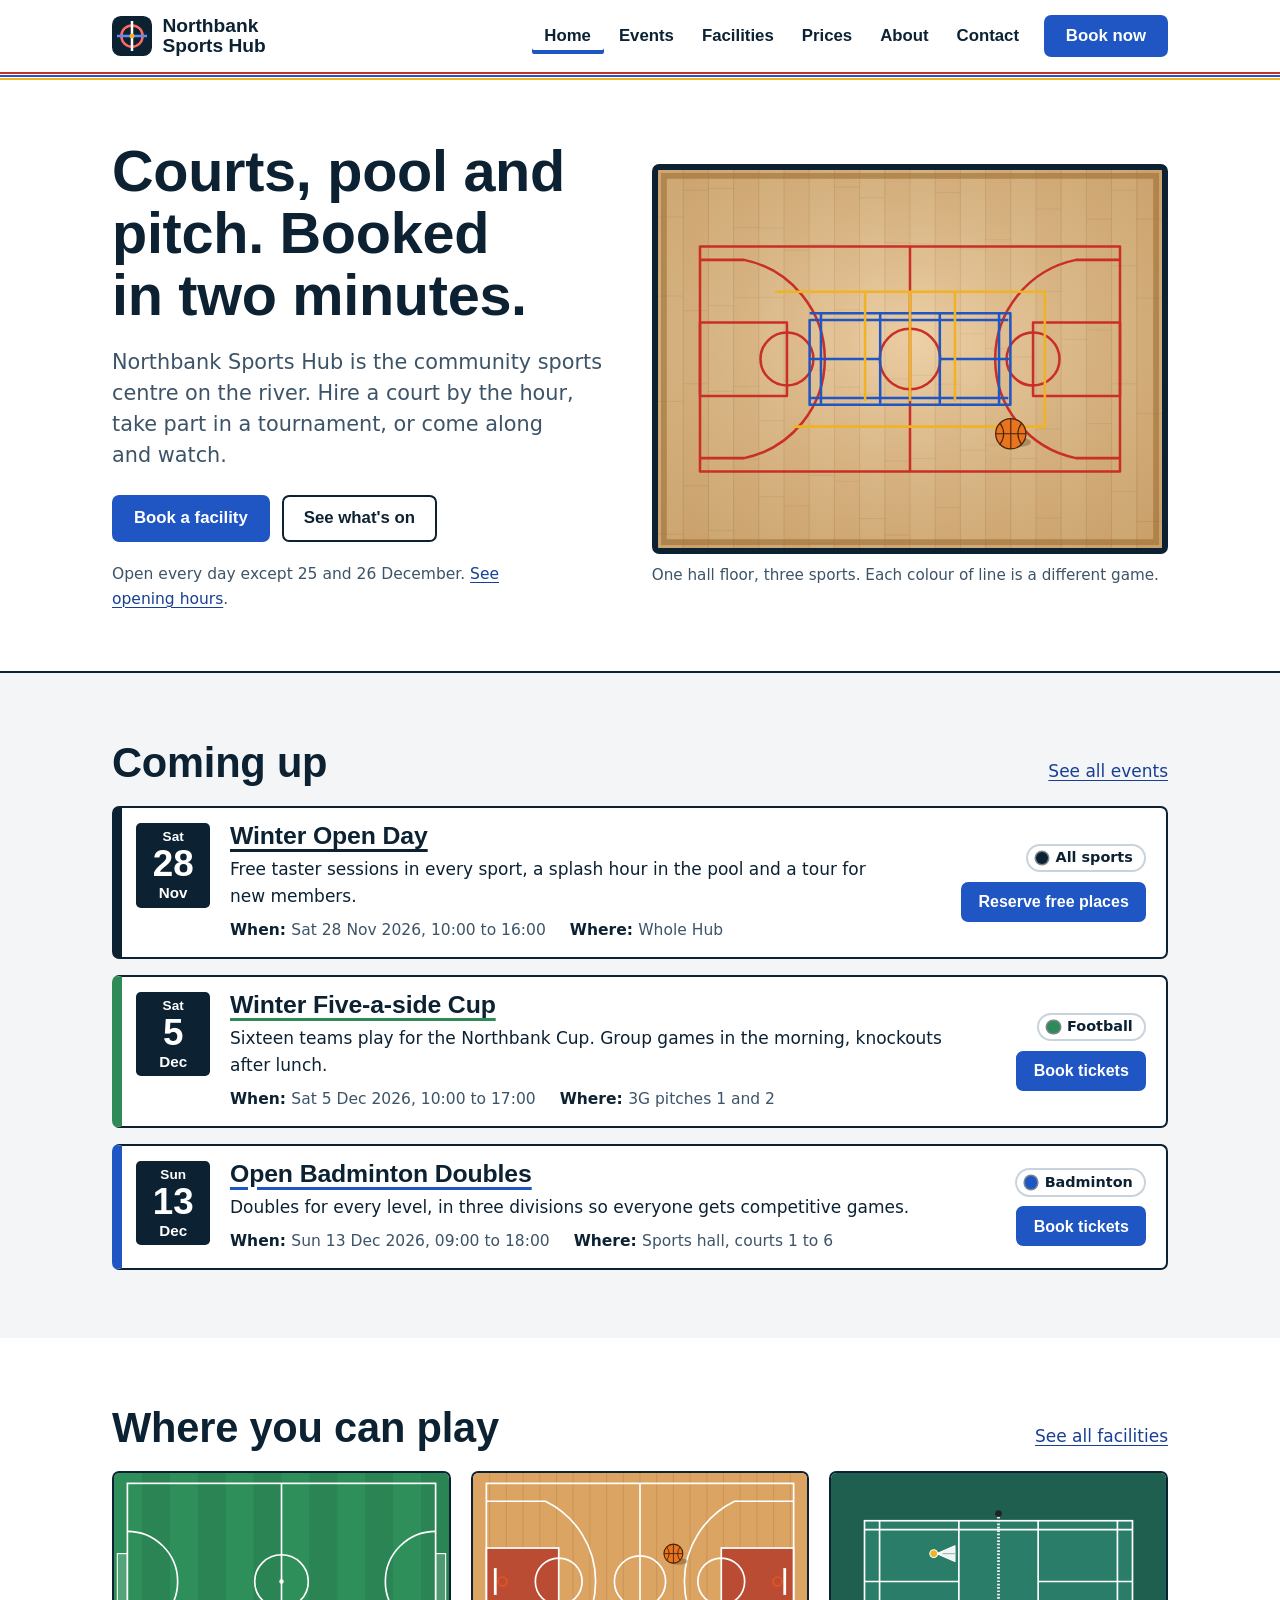
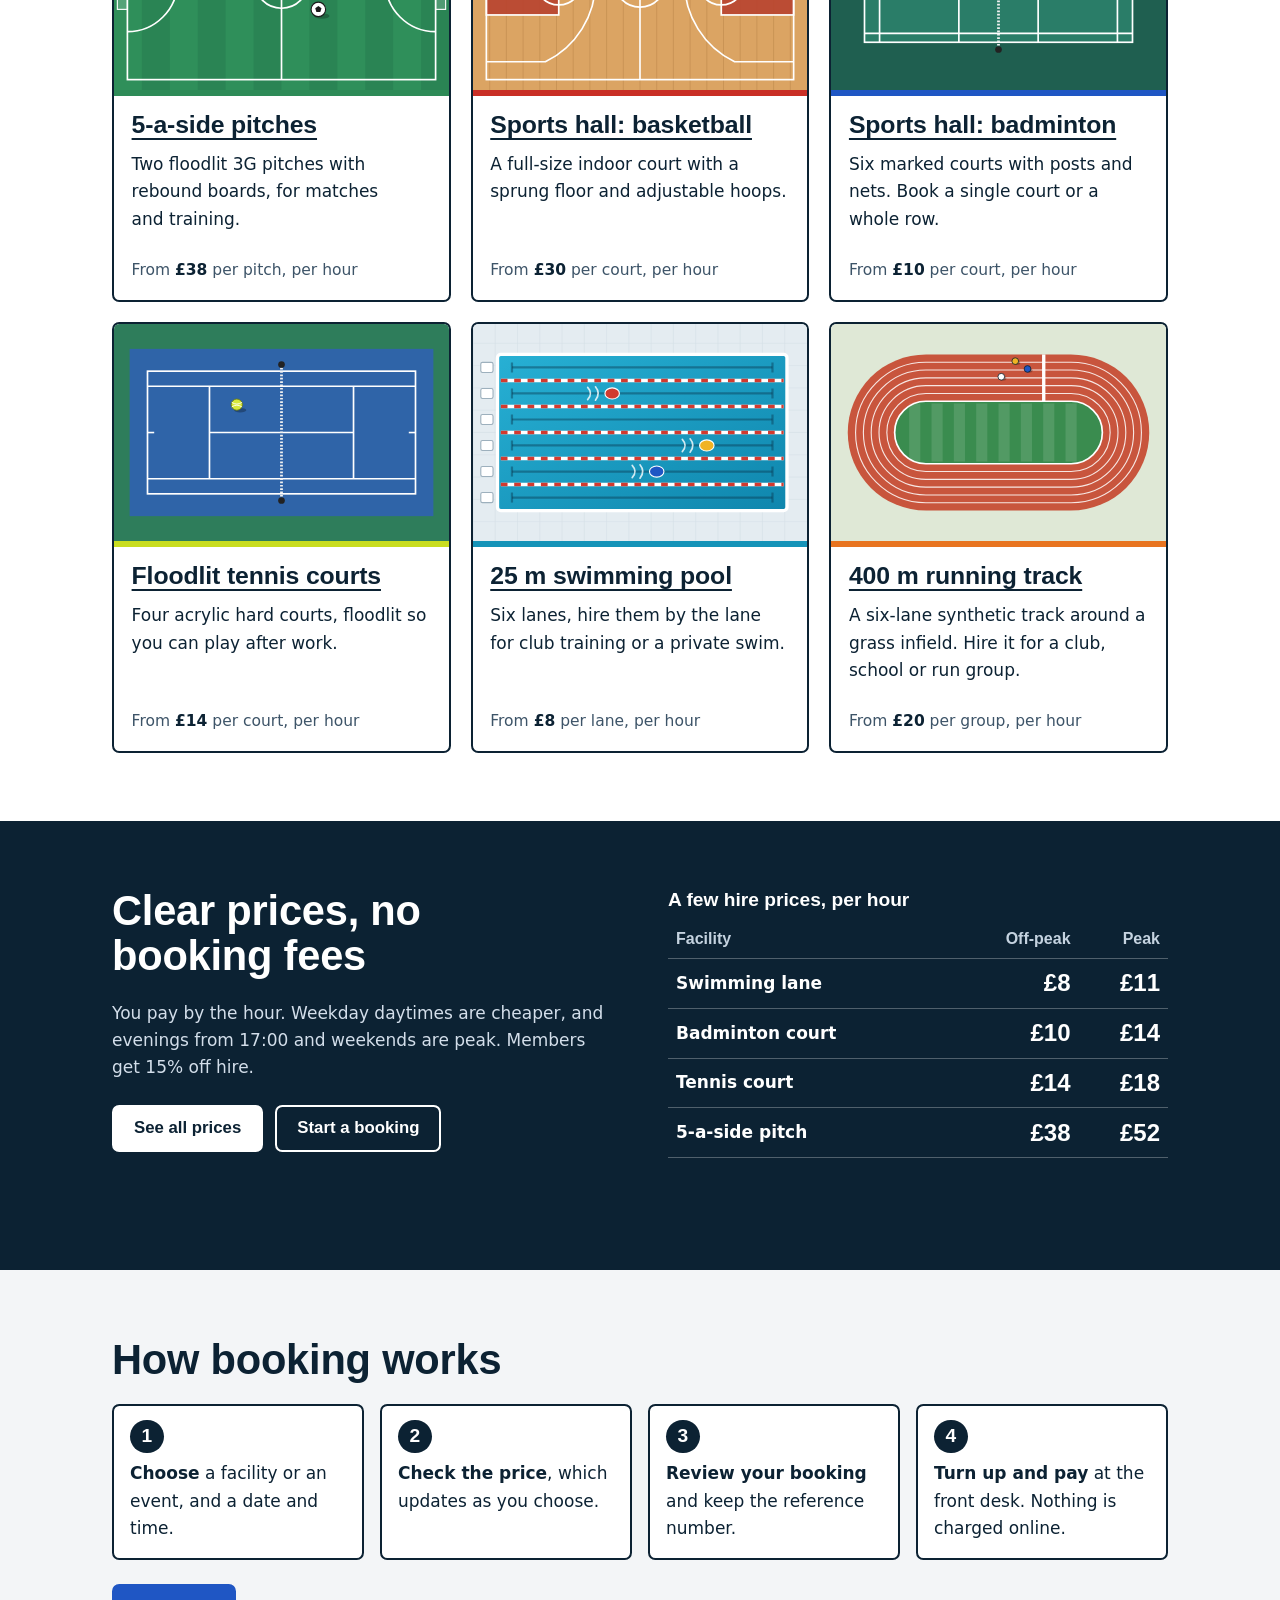
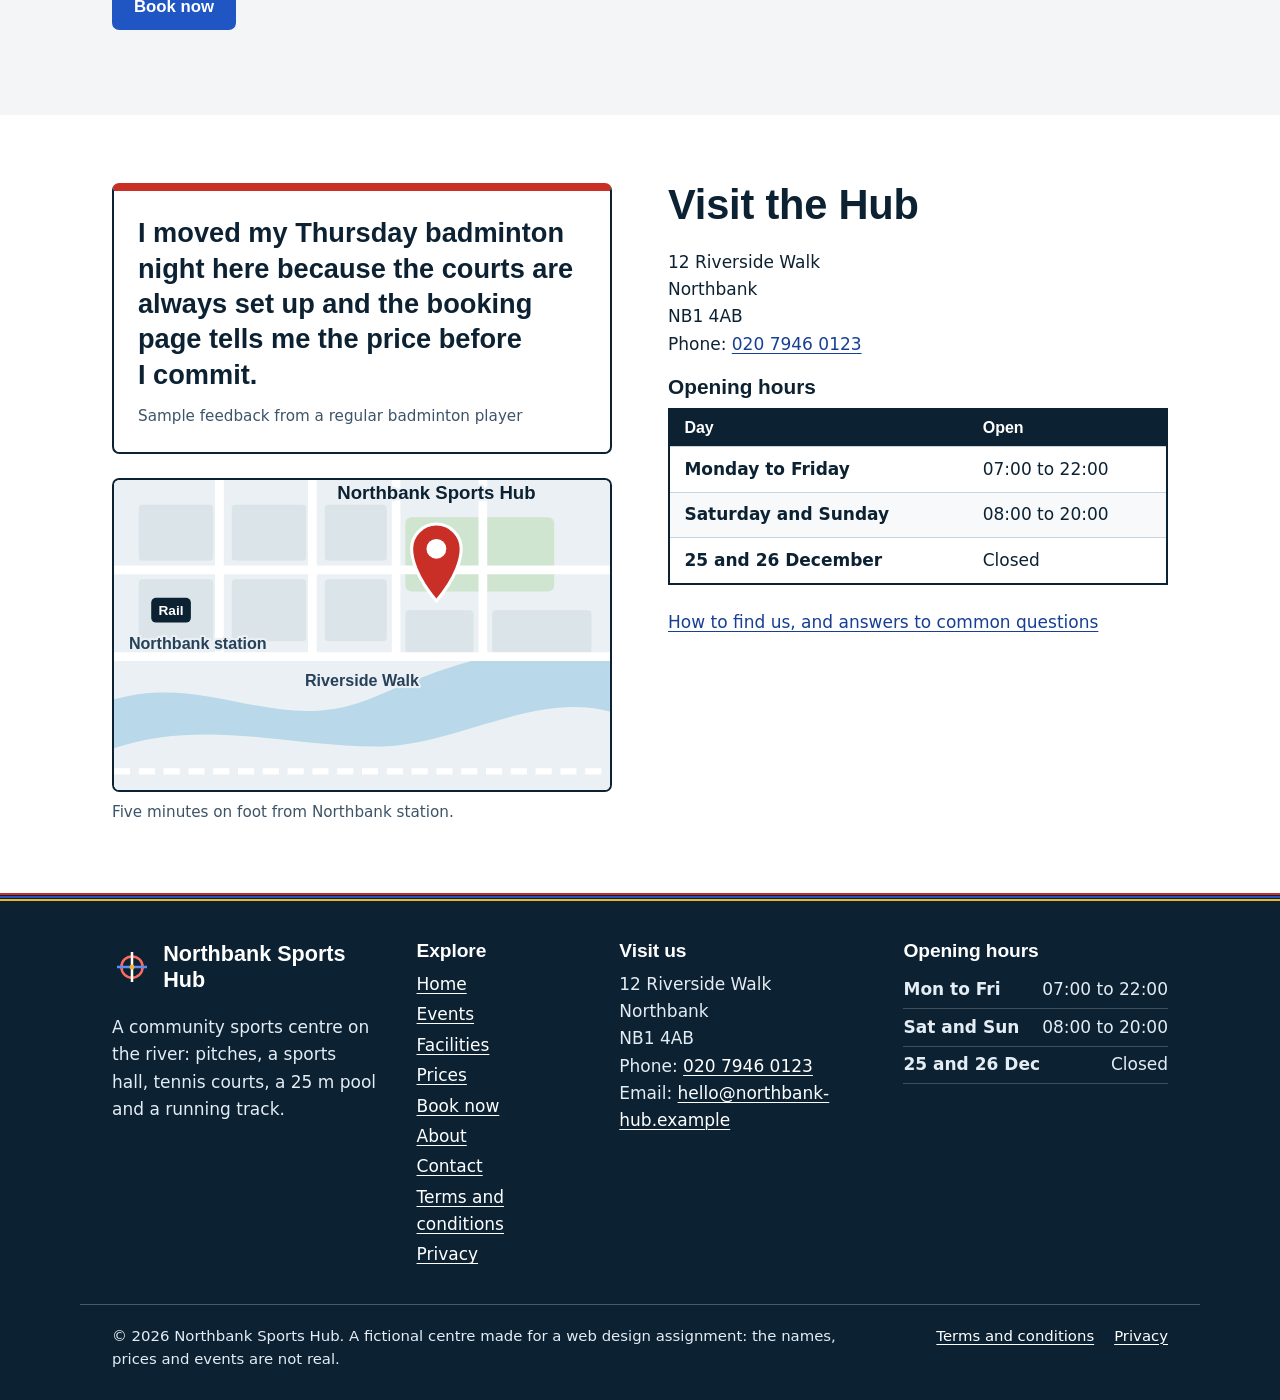
==== index.html @ b8025bba "Add Northbank Sports Hub website" ====
<!doctype html>
<html lang="en-GB">
<head>
<meta charset="utf-8">
<meta name="viewport" content="width=device-width, initial-scale=1">
<title>Northbank Sports Hub | Courts, pool, pitch and events</title>
<meta name="description" content="Book courts, pitches and swimming lanes, see upcoming sports events and check prices at Northbank Sports Hub.">
<meta name="theme-color" content="#0c2233">
<link rel="icon" href="assets/img/favicon.svg" type="image/svg+xml">
<link rel="stylesheet" href="assets/css/style.css">
<script>document.documentElement.classList.add("js");</script>
<script src="assets/js/main.js" defer></script>
</head>
<body>
<a class="skip" href="#main">Skip to main content</a>
<header class="site-header">
  <div class="wrap bar">
    <a class="brand" href="index.html"><img src="assets/img/logo.svg" width="40" height="40" alt=""><span>Northbank<br>Sports Hub</span></a>
    <button class="nav-toggle" type="button" aria-expanded="false" aria-controls="site-nav"><span class="nav-toggle-open">Menu</span><span class="nav-toggle-close">Close</span></button>
    <nav id="site-nav" class="site-nav" aria-label="Main">
      <ul>
        <li><a href="index.html" aria-current="page">Home</a></li>
        <li><a href="events.html">Events</a></li>
        <li><a href="facilities.html">Facilities</a></li>
        <li><a href="pricing.html">Prices</a></li>
        <li><a href="about.html">About</a></li>
        <li><a href="contact.html">Contact</a></li>
        <li class="nav-cta"><a class="btn btn-primary" href="booking.html">Book now</a></li>
      </ul>
    </nav>
  </div>
</header>
<main id="main" tabindex="-1">
<section class="hero" aria-labelledby="hero-title">
  <div class="wrap hero-grid">
    <div class="hero-copy">
      <h1 id="hero-title">Courts, pool and pitch. Booked in two minutes.</h1>
      <p class="lead">Northbank Sports Hub is the community sports centre on the river. Hire a court by the hour, take part in a tournament, or come along and watch.</p>
      <div class="btn-row">
        <a class="btn btn-primary" href="booking.html">Book a facility</a>
        <a class="btn" href="events.html">See what's on</a>
      </div>
      <p class="hero-note">Open every day except 25 and 26 December. <a href="contact.html#hours">See opening hours</a>.</p>
    </div>
    <figure class="hero-art">
      <picture>
        <source media="(max-width: 39.99em)" srcset="assets/img/hero-hall-close.svg" width="740" height="555">
        <img src="assets/img/hero-hall.svg" width="1200" height="900" fetchpriority="high"
             alt="Top-down view of a sports hall floor with basketball, badminton and volleyball court lines painted over each other in red, blue and yellow, and a basketball resting on the floor.">
      </picture>
      <figcaption>One hall floor, three sports. Each colour of line is a different game.</figcaption>
    </figure>
  </div>
</section>

<section class="section" aria-labelledby="next-title">
  <div class="wrap">
    <div class="section-head">
      <h2 id="next-title">Coming up</h2>
      <a href="events.html">See all events</a>
    </div>
    <ul class="fixtures">
<li data-event data-sport="multi">
<article class="fixture" data-sport="multi">
  <div class="datebox" aria-hidden="true"><span class="dow">Sat</span><span class="day">28</span><span class="mon">Nov</span></div>
  <div class="fixture-body">
    <h3><a href="events.html#open-day">Winter Open Day</a></h3>
    <p>Free taster sessions in every sport, a splash hour in the pool and a tour for new members.</p>
    <dl class="meta"><div><dt>When</dt><dd><time datetime="2026-11-28">Sat 28 Nov 2026</time>, 10:00 to 16:00</dd></div><div><dt>Where</dt><dd>Whole Hub</dd></div></dl>
  </div>
  <div class="fixture-side">
    <span class="tag" data-sport="multi">All sports</span>
    <a class="btn btn-small btn-primary" href="booking.html?event=open-day#booking-form">Reserve free places<span class="visually-hidden"> for Winter Open Day</span></a>
  </div>
</article>
</li>
<li data-event data-sport="football">
<article class="fixture" data-sport="football">
  <div class="datebox" aria-hidden="true"><span class="dow">Sat</span><span class="day">5</span><span class="mon">Dec</span></div>
  <div class="fixture-body">
    <h3><a href="events.html#winter-cup">Winter Five-a-side Cup</a></h3>
    <p>Sixteen teams play for the Northbank Cup. Group games in the morning, knockouts after lunch.</p>
    <dl class="meta"><div><dt>When</dt><dd><time datetime="2026-12-05">Sat 5 Dec 2026</time>, 10:00 to 17:00</dd></div><div><dt>Where</dt><dd>3G pitches 1 and 2</dd></div></dl>
  </div>
  <div class="fixture-side">
    <span class="tag" data-sport="football">Football</span>
    <a class="btn btn-small btn-primary" href="booking.html?event=winter-cup#booking-form">Book tickets<span class="visually-hidden"> for Winter Five-a-side Cup</span></a>
  </div>
</article>
</li>
<li data-event data-sport="badminton">
<article class="fixture" data-sport="badminton">
  <div class="datebox" aria-hidden="true"><span class="dow">Sun</span><span class="day">13</span><span class="mon">Dec</span></div>
  <div class="fixture-body">
    <h3><a href="events.html#doubles">Open Badminton Doubles</a></h3>
    <p>Doubles for every level, in three divisions so everyone gets competitive games.</p>
    <dl class="meta"><div><dt>When</dt><dd><time datetime="2026-12-13">Sun 13 Dec 2026</time>, 09:00 to 18:00</dd></div><div><dt>Where</dt><dd>Sports hall, courts 1 to 6</dd></div></dl>
  </div>
  <div class="fixture-side">
    <span class="tag" data-sport="badminton">Badminton</span>
    <a class="btn btn-small btn-primary" href="booking.html?event=doubles#booking-form">Book tickets<span class="visually-hidden"> for Open Badminton Doubles</span></a>
  </div>
</article>
</li>
</ul>
  </div>
</section>

<section class="section section--white" aria-labelledby="fac-title">
  <div class="wrap">
    <div class="section-head">
      <h2 id="fac-title">Where you can play</h2>
      <a href="facilities.html">See all facilities</a>
    </div>
    <ul class="tiles">
<li><article class="tile" data-sport="football">
  <img src="assets/img/football.svg" width="600" height="400" loading="lazy" decoding="async" alt="Top-down illustration of a green five-a-side football pitch with a ball near the centre circle.">
  <div class="tile-body">
    <h3><a href="facilities.html#pitch">5-a-side pitches</a></h3>
    <p>Two floodlit 3G pitches with rebound boards, for matches and training.</p>
    <p class="tile-price">From <strong>£38</strong> per pitch, per hour</p>
  </div>
</article></li>
<li><article class="tile" data-sport="basketball">
  <img src="assets/img/basketball.svg" width="600" height="400" loading="lazy" decoding="async" alt="Top-down illustration of a basketball court with red keys, three-point arcs and a ball.">
  <div class="tile-body">
    <h3><a href="facilities.html#basketball">Sports hall: basketball</a></h3>
    <p>A full-size indoor court with a sprung floor and adjustable hoops.</p>
    <p class="tile-price">From <strong>£30</strong> per court, per hour</p>
  </div>
</article></li>
<li><article class="tile" data-sport="badminton">
  <img src="assets/img/badminton.svg" width="600" height="400" loading="lazy" decoding="async" alt="Top-down illustration of a badminton court with white lines and a shuttlecock.">
  <div class="tile-body">
    <h3><a href="facilities.html#badminton">Sports hall: badminton</a></h3>
    <p>Six marked courts with posts and nets. Book a single court or a whole row.</p>
    <p class="tile-price">From <strong>£10</strong> per court, per hour</p>
  </div>
</article></li>
<li><article class="tile" data-sport="tennis">
  <img src="assets/img/tennis.svg" width="600" height="400" loading="lazy" decoding="async" alt="Top-down illustration of a blue tennis court with white lines, a net and a tennis ball.">
  <div class="tile-body">
    <h3><a href="facilities.html#tennis">Floodlit tennis courts</a></h3>
    <p>Four acrylic hard courts, floodlit so you can play after work.</p>
    <p class="tile-price">From <strong>£14</strong> per court, per hour</p>
  </div>
</article></li>
<li><article class="tile" data-sport="swimming">
  <img src="assets/img/swimming.svg" width="600" height="400" loading="lazy" decoding="async" alt="Top-down illustration of a six-lane swimming pool with red and white lane ropes and three swimmers.">
  <div class="tile-body">
    <h3><a href="facilities.html#pool">25 m swimming pool</a></h3>
    <p>Six lanes, hire them by the lane for club training or a private swim.</p>
    <p class="tile-price">From <strong>£8</strong> per lane, per hour</p>
  </div>
</article></li>
<li><article class="tile" data-sport="running">
  <img src="assets/img/running.svg" width="600" height="400" loading="lazy" decoding="async" alt="Top-down illustration of a six-lane red running track around a green infield.">
  <div class="tile-body">
    <h3><a href="facilities.html#track">400 m running track</a></h3>
    <p>A six-lane synthetic track around a grass infield. Hire it for a club, school or run group.</p>
    <p class="tile-price">From <strong>£20</strong> per group, per hour</p>
  </div>
</article></li>
</ul>
  </div>
</section>

<section class="section section--ink on-ink" aria-labelledby="prices-title">
  <div class="wrap split">
    <div>
      <h2 id="prices-title">Clear prices, no booking fees</h2>
      <p class="section-intro">You pay by the hour. Weekday daytimes are cheaper, and evenings from 17:00 and weekends are peak. Members get 15% off hire.</p>
      <div class="btn-row">
        <a class="btn btn-primary" href="pricing.html">See all prices</a>
        <a class="btn" href="booking.html">Start a booking</a>
      </div>
    </div>
    <div class="table-wrap">
      <table class="hire-glance">
        <caption>A few hire prices, per hour</caption>
        <thead>
          <tr><th scope="col">Facility</th><th scope="col" class="num">Off-peak</th><th scope="col" class="num">Peak</th></tr>
        </thead>
        <tbody>
          <tr><th scope="row">Swimming lane</th><td class="num big">£8</td><td class="num big">£11</td></tr>
          <tr><th scope="row">Badminton court</th><td class="num big">£10</td><td class="num big">£14</td></tr>
          <tr><th scope="row">Tennis court</th><td class="num big">£14</td><td class="num big">£18</td></tr>
          <tr><th scope="row">5-a-side pitch</th><td class="num big">£38</td><td class="num big">£52</td></tr>
        </tbody>
      </table>
    </div>
  </div>
</section>

<section class="section" aria-labelledby="how-title">
  <div class="wrap">
    <h2 id="how-title">How booking works</h2>
    <ol class="how">
      <li><strong>Choose</strong> a facility or an event, and a date and time.</li>
      <li><strong>Check the price</strong>, which updates as you choose.</li>
      <li><strong>Review your booking</strong> and keep the reference number.</li>
      <li><strong>Turn up and pay</strong> at the front desk. Nothing is charged online.</li>
    </ol>
    <p><a class="btn btn-primary" href="booking.html">Book now</a></p>
  </div>
</section>

<section class="section section--white" aria-labelledby="visit-title">
  <div class="wrap split">
    <div>
      <figure class="quote">
        <blockquote>
          <p>I moved my Thursday badminton night here because the courts are always set up and the booking page tells me the price before I commit.</p>
        </blockquote>
        <figcaption>Sample feedback from a regular badminton player</figcaption>
      </figure>
      <figure class="map map--gap">
        <img src="assets/img/map.svg" width="800" height="500" loading="lazy" decoding="async"
             alt="Simple map showing the Hub beside the river on Riverside Walk, a five-minute walk from Northbank station.">
        <figcaption>Five minutes on foot from Northbank station.</figcaption>
      </figure>
    </div>
    <div>
      <h2 id="visit-title">Visit the Hub</h2>
      <address>12 Riverside Walk<br>Northbank<br>NB1 4AB</address>
      <p>Phone: <a href="tel:+442079460123">020 7946 0123</a></p>
      <div class="table-wrap"><table class="prices hours">
<caption>Opening hours</caption>
<thead><tr><th scope="col">Day</th><th scope="col">Open</th></tr></thead>
<tbody>
<tr><th scope="row">Monday to Friday</th><td><time datetime="07:00">07:00</time> to <time datetime="22:00">22:00</time></td></tr>
<tr><th scope="row">Saturday and Sunday</th><td><time datetime="08:00">08:00</time> to <time datetime="20:00">20:00</time></td></tr>
<tr><th scope="row">25 and 26 December</th><td>Closed</td></tr>
</tbody>
</table></div>
      <p><a href="contact.html">How to find us, and answers to common questions</a></p>
    </div>
  </div>
</section>

</main>
<footer class="site-footer on-ink">
  <div class="wrap footer-grid">
    <div class="footer-about">
      <p class="footer-brand"><img src="assets/img/logo.svg" width="40" height="40" alt=""> Northbank Sports Hub</p>
      <p>A community sports centre on the river: pitches, a sports hall, tennis courts, a 25 m pool and a running track.</p>
    </div>
    <nav aria-label="Site pages">
      <h2 class="footer-h">Explore</h2>
      <ul class="footer-list">
        <li><a href="index.html">Home</a></li>
        <li><a href="events.html">Events</a></li>
        <li><a href="facilities.html">Facilities</a></li>
        <li><a href="pricing.html">Prices</a></li>
        <li><a href="booking.html">Book now</a></li>
        <li><a href="about.html">About</a></li>
        <li><a href="contact.html">Contact</a></li>
        <li><a href="terms.html">Terms and conditions</a></li>
        <li><a href="privacy.html">Privacy</a></li>
      </ul>
    </nav>
    <div>
      <h2 class="footer-h">Visit us</h2>
      <address>12 Riverside Walk<br>Northbank<br>NB1 4AB</address>
      <p>Phone: <a href="tel:+442079460123">020 7946 0123</a><br>Email: <a href="mailto:hello@northbank-hub.example">hello@northbank-hub.example</a></p>
    </div>
    <div>
      <h2 class="footer-h">Opening hours</h2>
      <dl class="footer-hours">
        <div><dt>Mon to Fri</dt><dd>07:00 to 22:00</dd></div>
        <div><dt>Sat and Sun</dt><dd>08:00 to 20:00</dd></div>
        <div><dt>25 and 26 Dec</dt><dd>Closed</dd></div>
      </dl>
    </div>
  </div>
  <div class="wrap footer-base">
    <p>&copy; <span data-year>2026</span> Northbank Sports Hub. A fictional centre made for a web design assignment: the names, prices and events are not real.</p>
    <ul>
      <li><a href="terms.html">Terms and conditions</a></li>
      <li><a href="privacy.html">Privacy</a></li>
    </ul>
  </div>
</footer>
</body>
</html>
---- assets/css/style.css ----
/* ==========================================================================
   Northbank Sports Hub
   Concept: a multi-sport hall floor. Each sport has its own painted line
   colour, and that colour is used for tags, event rows and price dots.
   Mobile first. Breakpoints: 40em (tablet), 62em (desktop).
   ========================================================================== */

/* ---- Tokens ------------------------------------------------------------ */
:root {
  --ink: #0c2233;
  --ink-soft: #3d5468;
  --paper: #f3f5f7;
  --white: #ffffff;
  --rule: #c8d3dc;
  --maple: #e6bf86;

  --blue: #1f56c4;
  --blue-dark: #173f94;
  --red: #c92f26;
  --yellow: #f0b323;
  --green: #2e8b57;
  --teal: #1593b8;
  --orange: #e8741f;
  --tennis: #c9dd1f;

  --font-display: "Bahnschrift", "DIN Alternate", "Avenir Next Condensed", "Roboto Condensed",
    "Arial Narrow", "Helvetica Neue", Arial, sans-serif;
  --font-body: system-ui, -apple-system, "Segoe UI", Roboto, "Helvetica Neue", Arial, sans-serif;

  --wrap: 70rem;
  --gutter: clamp(1rem, 4vw, 2rem);
  --radius: 0.45rem;
  --header-h: 4.5rem;

  color-scheme: light;
}

/* Sport colours: used by tags, fixtures, price dots and tiles */
[data-sport="multi"] { --sport: var(--ink); }
[data-sport="football"] { --sport: var(--green); }
[data-sport="badminton"] { --sport: var(--blue); }
[data-sport="swimming"] { --sport: var(--teal); }
[data-sport="basketball"] { --sport: var(--red); }
[data-sport="tennis"] { --sport: var(--tennis); }
[data-sport="running"] { --sport: var(--orange); }

/* ---- Base -------------------------------------------------------------- */
*, *::before, *::after { box-sizing: border-box; }

html {
  -webkit-text-size-adjust: 100%;
  scroll-padding-top: calc(var(--header-h) + 1rem);
}
@media (prefers-reduced-motion: no-preference) {
  html { scroll-behavior: smooth; }
}

body {
  margin: 0;
  min-height: 100vh;
  display: flex;
  flex-direction: column;
  background: var(--paper);
  color: var(--ink);
  font: 1.0625rem/1.6 var(--font-body);
}
main { flex: 1 0 auto; }
main:focus { outline: none; }

img, svg { max-width: 100%; height: auto; }
img { display: block; }

h1, h2, h3, h4 {
  margin: 0 0 0.5em;
  font-family: var(--font-display);
  font-weight: 800;
  line-height: 1.08;
  letter-spacing: -0.005em;
  text-wrap: balance;
  overflow-wrap: break-word;
}
h1 { font-size: clamp(2.3rem, 6vw, 3.75rem); }
h2 { font-size: clamp(1.75rem, 4.2vw, 2.6rem); }
h3 { font-size: clamp(1.25rem, 2.4vw, 1.55rem); }
h4 { font-size: 1.15rem; }

p { margin: 0 0 1em; text-wrap: pretty; }
ul, ol { padding-left: 1.3em; margin: 0 0 1em; }
li { margin-bottom: 0.3em; }
dl, dd { margin: 0; }
address { font-style: normal; }
strong { font-weight: 700; }

a {
  color: var(--blue-dark);
  text-decoration-thickness: 0.08em;
  text-underline-offset: 0.2em;
}
a:hover { text-decoration-thickness: 0.18em; }

:focus-visible {
  outline: 3px solid var(--blue);
  outline-offset: 3px;
  border-radius: 2px;
}
.on-ink :focus-visible, .estimate :focus-visible { outline-color: var(--yellow); }

[hidden] { display: none !important; }

.visually-hidden {
  position: absolute !important;
  width: 1px; height: 1px;
  margin: -1px; padding: 0;
  overflow: hidden;
  clip: rect(0 0 0 0);
  white-space: nowrap;
  border: 0;
}

.skip {
  position: absolute;
  left: 1rem; top: -4rem;
  z-index: 100;
  padding: 0.7rem 1rem;
  background: var(--ink);
  color: #fff;
  font-weight: 700;
  border-radius: 0 0 var(--radius) var(--radius);
}
.skip:focus { top: 0; }

.wrap {
  width: 100%;
  max-width: var(--wrap);
  margin-inline: auto;
  padding-inline: var(--gutter);
}

.lead {
  max-width: 40rem;
  font-size: clamp(1.1rem, 2.2vw, 1.3rem);
  line-height: 1.5;
  color: var(--ink-soft);
}
.on-ink .lead { color: #d3deea; }

/* ---- Buttons ----------------------------------------------------------- */
.btn {
  display: inline-flex;
  align-items: center;
  justify-content: center;
  min-height: 2.9rem;
  padding: 0.6rem 1.25rem;
  border: 2px solid var(--ink);
  border-radius: var(--radius);
  background: var(--white);
  color: var(--ink);
  font: 800 1.05rem/1.1 var(--font-display);
  text-align: center;
  text-decoration: none;
  cursor: pointer;
  transition: background-color 0.15s, color 0.15s, border-color 0.15s;
}
.btn:hover { background: var(--ink); color: #fff; text-decoration: none; }
.btn-primary { background: var(--blue); border-color: var(--blue); color: #fff; }
.btn-primary:hover { background: var(--blue-dark); border-color: var(--blue-dark); }
.btn-small { min-height: 2.5rem; padding: 0.4rem 0.95rem; font-size: 1rem; }
.btn-block { width: 100%; }
.on-ink .btn { background: transparent; border-color: #fff; color: #fff; }
.on-ink .btn:hover { background: #fff; color: var(--ink); }
.on-ink .btn-primary { background: #fff; color: var(--ink); }
.on-ink .btn-primary:hover { background: var(--yellow); border-color: var(--yellow); }
.btn-row { display: flex; flex-wrap: wrap; gap: 0.75rem; margin: 1.5rem 0 0; }

/* ---- Header and navigation -------------------------------------------- */
.site-header {
  position: sticky;
  top: 0;
  z-index: 50;
  background: var(--white);
}
/* Three overlapping painted lines, as on a hall floor */
.site-header::after,
.site-footer::before {
  content: "";
  display: block;
  height: 8px;
  background: linear-gradient(var(--red) 0 2px, transparent 2px 3px, var(--blue) 3px 5px,
    transparent 5px 6px, var(--yellow) 6px 8px);
}
.bar {
  display: flex;
  flex-wrap: wrap;
  align-items: center;
  justify-content: space-between;
  gap: 0.25rem 1rem;
  min-height: var(--header-h);
  padding-block: 0.5rem;
}
.brand {
  display: inline-flex;
  align-items: center;
  gap: 0.65rem;
  color: var(--ink);
  font: 800 1.2rem/1.02 var(--font-display);
  text-decoration: none;
}
.brand img { width: 2.5rem; height: 2.5rem; }

.nav-toggle {
  display: none;
  min-height: 2.75rem;
  padding: 0.4rem 1rem;
  border: 2px solid var(--ink);
  border-radius: var(--radius);
  background: var(--white);
  color: var(--ink);
  font: 800 1rem var(--font-display);
  cursor: pointer;
}
.js .nav-toggle { display: inline-flex; align-items: center; }
.nav-toggle-close { display: none; }
.nav-toggle[aria-expanded="true"] .nav-toggle-open { display: none; }
.nav-toggle[aria-expanded="true"] .nav-toggle-close { display: inline; }

.site-nav { flex-basis: 100%; }
.js .site-nav:not(.is-open) { display: none; }
.site-nav ul { list-style: none; margin: 0; padding: 0 0 0.75rem; }
.site-nav li { margin: 0; }
.site-nav a:not(.btn) {
  display: block;
  padding: 0.7rem 0.5rem;
  border-top: 1px solid var(--rule);
  color: var(--ink);
  font: 700 1.1rem var(--font-display);
  text-decoration: none;
}
.site-nav a:not(.btn):hover { background: var(--paper); }
.site-nav a[aria-current="page"]:not(.btn) { box-shadow: inset 5px 0 0 var(--blue); padding-left: 1rem; }
.site-nav .nav-cta { padding-top: 0.75rem; }
.site-nav .nav-cta .btn { width: 100%; }

@media (min-width: 62em) {
  .site-nav, .js .site-nav:not(.is-open) { display: block; flex-basis: auto; }
  .js .nav-toggle { display: none; }
  .site-nav ul { display: flex; align-items: center; gap: 0.15rem; padding: 0; }
  .site-nav a:not(.btn) {
    padding: 0.5rem 0.8rem;
    border-top: 0;
    border-radius: 2px;
    font-size: 1.05rem;
  }
  .site-nav a[aria-current="page"]:not(.btn) { box-shadow: inset 0 -4px 0 var(--blue); padding-left: 0.8rem; }
  .site-nav a:not(.btn):hover { background: transparent; box-shadow: inset 0 -4px 0 var(--yellow); }
  .site-nav .nav-cta { padding: 0 0 0 0.6rem; }
  .site-nav .nav-cta .btn { width: auto; min-height: 2.6rem; }
}

/* ---- Sections ---------------------------------------------------------- */
.section { padding-block: clamp(2.25rem, 6vw, 4.25rem); }
.section--white { background: var(--white); }
.section--ink { background: var(--ink); color: #fff; }
.section--ink a { color: #fff; }
.section--ink h2, .section--ink h3 { color: #fff; }
.section-head {
  display: flex;
  flex-wrap: wrap;
  align-items: baseline;
  justify-content: space-between;
  gap: 0.25rem 1.5rem;
  margin-bottom: 1.25rem;
}
.section-head h2 { margin: 0; }
.section-intro { max-width: 40rem; color: var(--ink-soft); }
.section--ink .section-intro { color: #d3deea; }

.page-head {
  padding-block: 1.25rem clamp(1.75rem, 4vw, 2.75rem);
  background: var(--white);
  border-bottom: 2px solid var(--ink);
}
.page-head h1 { margin-top: 0.75rem; }
.page-head .lead { margin-bottom: 0; }

.crumbs ol {
  display: flex;
  flex-wrap: wrap;
  gap: 0.15rem 0.5rem;
  margin: 0;
  padding: 0;
  list-style: none;
  font-size: 0.95rem;
}
.crumbs li { display: flex; gap: 0.5rem; margin: 0; }
.crumbs li + li::before { content: "/"; color: var(--ink-soft); }
.crumbs [aria-current] { color: var(--ink-soft); }

.prose { max-width: 42rem; }
.prose h2 { margin-top: 2em; font-size: clamp(1.5rem, 3vw, 1.9rem); }
.prose h2:first-child { margin-top: 0; }
.prose h3 { margin-top: 1.5em; }

.grid-2, .grid-3 { display: grid; gap: 1.5rem; }
@media (min-width: 40em) { .grid-2 { grid-template-columns: repeat(2, 1fr); } .grid-3 { grid-template-columns: repeat(2, 1fr); } }
@media (min-width: 62em) { .grid-3 { grid-template-columns: repeat(3, 1fr); } }

.callout {
  margin: 1.5rem 0;
  padding: 1rem 1.25rem;
  background: var(--white);
  border: 2px solid var(--ink);
  border-left: 8px solid var(--yellow);
  border-radius: var(--radius);
}
.callout > :last-child { margin-bottom: 0; }
.callout h3, .callout h2 { font-size: 1.25rem; margin-bottom: 0.4rem; }

/* ---- Hero -------------------------------------------------------------- */
.hero {
  padding-block: clamp(1.5rem, 5vw, 3.75rem);
  background: var(--white);
  border-bottom: 2px solid var(--ink);
}
.hero-grid { display: grid; gap: 1.75rem; align-items: center; }
@media (min-width: 62em) {
  .hero-grid { grid-template-columns: minmax(0, 1fr) minmax(0, 1.05fr); gap: 3rem; }
}
.hero h1 { font-size: clamp(2.4rem, 7.2vw, 3.6rem); margin-bottom: 0.35em; }
.hero-note { font-size: 0.97rem; color: var(--ink-soft); margin: 1.25rem 0 0; }
.hero-art { margin: 0; }
.hero-art img {
  width: 100%;
  height: auto;
  border: 6px solid var(--ink);
  border-radius: var(--radius);
  background: var(--maple);
}
.hero-art figcaption { margin-top: 0.6rem; font-size: 0.95rem; color: var(--ink-soft); }

/* ---- Tags and dots ----------------------------------------------------- */
.tag {
  display: inline-flex;
  align-items: center;
  gap: 0.45rem;
  padding: 0.1rem 0.7rem 0.1rem 0.5rem;
  border: 2px solid var(--rule);
  border-radius: 99px;
  background: var(--white);
  color: var(--ink);
  font-size: 0.9rem;
  font-weight: 700;
  line-height: 1.5;
}
.tag::before, .dot {
  width: 0.8rem;
  height: 0.8rem;
  border-radius: 50%;
  background: var(--sport, var(--ink));
  box-shadow: 0 0 0 1.5px rgba(12, 34, 51, 0.55);
}
.tag::before { content: ""; flex: none; }
.dot { display: inline-block; vertical-align: -0.05em; margin-right: 0.55rem; }

/* ---- Fixtures (events) ------------------------------------------------- */
.fixtures, .tiles { list-style: none; margin: 0; padding: 0; display: grid; gap: 1rem; }
.fixtures > li, .tiles > li { margin: 0; }
.fixture {
  display: grid;
  grid-template-columns: auto minmax(0, 1fr);
  gap: 0.5rem 1rem;
  padding: 0.9rem 1rem 0.9rem 0.9rem;
  background: var(--white);
  border: 2px solid var(--ink);
  border-left: 10px solid var(--sport, var(--ink));
  border-radius: var(--radius);
}
.fixture h3 { margin-bottom: 0.25em; }
.fixture h3 a { color: var(--ink); text-decoration-color: var(--sport, var(--ink)); text-decoration-thickness: 0.12em; }
.fixture p { margin-bottom: 0.4em; }
.fixture-body { min-width: 0; }
.fixture-side {
  grid-column: 1 / -1;
  display: flex;
  flex-wrap: wrap;
  align-items: center;
  justify-content: space-between;
  gap: 0.6rem;
}
@media (min-width: 48em) {
  .fixture { grid-template-columns: auto minmax(0, 1fr) auto; align-items: center; gap: 1.25rem; padding-right: 1.25rem; }
  .fixture-side { grid-column: auto; flex-direction: column; align-items: flex-end; justify-content: center; }
}

.datebox {
  display: grid;
  align-self: start;
  align-content: center;
  min-width: 4.6rem;
  padding: 0.45rem 0.55rem;
  background: var(--ink);
  color: #fff;
  border-radius: 0.3rem;
  text-align: center;
  line-height: 1;
  font-family: var(--font-display);
  font-variant-numeric: tabular-nums;
}
.datebox .dow { font-size: 0.85rem; font-weight: 700; }
.datebox .day { margin: 0.15rem 0; font-size: 2.3rem; font-weight: 800; }
.datebox .mon { font-size: 0.95rem; font-weight: 700; }

.meta {
  display: flex;
  flex-wrap: wrap;
  gap: 0.15rem 1.5rem;
  margin: 0.5rem 0 0;
  font-size: 0.97rem;
  color: var(--ink-soft);
}
.meta dt, .meta dd { display: inline; }
.meta dt { font-weight: 700; color: var(--ink); }
.meta dt::after { content: ": "; }

/* Filter bar (needs JavaScript, so it is hidden without it) */
.filter { display: none; margin-bottom: 1.25rem; }
.js .filter { display: block; }
.filter fieldset { margin: 0; padding: 0; border: 0; background: transparent; }
.filter legend { padding: 0; margin-bottom: 0.6rem; font: 800 1.15rem var(--font-display); }
.filter-buttons { display: flex; flex-wrap: wrap; gap: 0.5rem; }
.chip {
  display: inline-flex;
  align-items: center;
  gap: 0.45rem;
  min-height: 2.5rem;
  padding: 0.3rem 0.9rem;
  border: 2px solid var(--ink);
  border-radius: 99px;
  background: var(--white);
  color: var(--ink);
  font: 700 1rem var(--font-body);
  cursor: pointer;
}
.chip:hover { background: var(--paper); }
.chip[aria-pressed="true"] { background: var(--ink); color: #fff; }
.chip .dot { margin: 0; }
.filter-status { margin: 0.75rem 0 0; font-size: 0.95rem; color: var(--ink-soft); }

/* ---- Facility tiles and sections --------------------------------------- */
@media (min-width: 40em) { .tiles { grid-template-columns: repeat(2, 1fr); gap: 1.25rem; } }
@media (min-width: 62em) { .tiles { grid-template-columns: repeat(3, 1fr); } }
.tile {
  height: 100%;
  display: flex;
  flex-direction: column;
  overflow: hidden;
  background: var(--white);
  border: 2px solid var(--ink);
  border-radius: var(--radius);
}
.tile img { width: 100%; aspect-ratio: 3 / 2; object-fit: cover; border-bottom: 6px solid var(--sport, var(--ink)); }
.tile-body { flex: 1; display: flex; flex-direction: column; padding: 1rem 1.1rem 1.1rem; }
.tile h3 a { color: var(--ink); }
.tile-price { margin: auto 0 0; padding-top: 0.5rem; font-size: 0.97rem; color: var(--ink-soft); }
.tile-price strong { color: var(--ink); }

.facility { display: grid; gap: 1.25rem; padding-block: 2rem; border-top: 2px solid var(--rule); }
.facility:first-of-type { border-top: 0; padding-top: 0; }
.facility-media { margin: 0; }
.facility-media img {
  width: 100%;
  aspect-ratio: 3 / 2;
  object-fit: cover;
  border: 2px solid var(--ink);
  border-bottom: 8px solid var(--sport, var(--ink));
  border-radius: var(--radius);
}
.facility-copy h2 { margin-bottom: 0.3em; }
@media (min-width: 48em) {
  .facility { grid-template-columns: minmax(0, 1fr) minmax(0, 1fr); gap: 2.5rem; align-items: start; }
  .facility:nth-of-type(even) .facility-media { order: 2; }
}
.specs { display: grid; gap: 0.2rem; margin: 1rem 0; }
.specs > div {
  display: grid;
  grid-template-columns: minmax(7rem, 9.5rem) 1fr;
  gap: 0.75rem;
  padding: 0.45rem 0;
  border-bottom: 1px solid var(--rule);
}
.specs dt { font-weight: 700; }
.ticks { list-style: none; padding: 0; }
.ticks li { position: relative; padding-left: 1.6rem; }
.ticks li::before {
  content: "";
  position: absolute;
  left: 0.2rem; top: 0.45em;
  width: 0.6rem; height: 0.35rem;
  border-left: 3px solid var(--green);
  border-bottom: 3px solid var(--green);
  transform: rotate(-45deg);
}
.facility-price { font-weight: 700; }

/* ---- Tables ------------------------------------------------------------ */
.table-wrap { overflow-x: auto; margin: 0 0 1.5rem; }
table.prices {
  width: 100%;
  border-collapse: collapse;
  background: var(--white);
  border: 2px solid var(--ink);
}
table.prices caption {
  caption-side: top;
  padding: 0 0 0.6rem;
  text-align: left;
  font: 800 1.3rem var(--font-display);
}
table.prices th, table.prices td {
  padding: 0.7rem 0.9rem;
  text-align: left;
  vertical-align: top;
  border-bottom: 1px solid var(--rule);
}
table.prices thead th { background: var(--ink); color: #fff; font: 700 1rem var(--font-display); }
table.prices tbody th { font-weight: 700; }
table.prices .num { text-align: right; font-variant-numeric: tabular-nums; }
table.prices tbody tr:last-child > * { border-bottom: 0; }
table.prices tbody tr:nth-child(even) { background: #f7f9fa; }
table.hours td, table.hours th { padding-block: 0.55rem; }

@media (max-width: 39.99em) {
  table.stack, table.stack tbody, table.stack tr, table.stack th, table.stack td { display: block; }
  table.stack caption { display: block; padding: 0.75rem 0.9rem; border-bottom: 2px solid var(--ink); }
  table.stack thead { position: absolute; width: 1px; height: 1px; overflow: hidden; clip: rect(0 0 0 0); }
  table.stack tr { padding: 0.5rem 0; border-bottom: 2px solid var(--ink); }
  table.stack tbody tr:last-child { border-bottom: 0; }
  table.stack th, table.stack td { border: 0 !important; padding: 0.25rem 0.9rem; text-align: left !important; }
  table.stack tbody th { font: 800 1.15rem var(--font-display); padding-top: 0.5rem; }
  table.stack td::before {
    content: attr(data-label);
    display: inline-block;
    min-width: 7rem;
    font-weight: 700;
  }
  table.stack td.num { font-variant-numeric: tabular-nums; }
}

.jump-nav { display: flex; flex-wrap: wrap; gap: 0.5rem; padding: 0; margin: 0 0 2rem; list-style: none; }
.jump-nav li { margin: 0; }
.jump-nav a {
  display: inline-block;
  padding: 0.4rem 0.9rem;
  border: 2px solid var(--ink);
  border-radius: 99px;
  background: var(--white);
  color: var(--ink);
  font-weight: 700;
  text-decoration: none;
}
.jump-nav a:hover { background: var(--ink); color: #fff; }

.price-block { padding-block: 1.25rem 0.5rem; }
.price-block + .price-block { border-top: 2px solid var(--rule); margin-top: 1.5rem; padding-top: 2rem; }
mark { background: var(--yellow); color: var(--ink); padding: 0.05em 0.35em; border-radius: 0.2em; font-weight: 700; }

/* ---- Forms ------------------------------------------------------------- */
fieldset {
  min-width: 0;
  margin: 0 0 1.25rem;
  padding: 1rem 1.1rem 0.5rem;
  background: var(--white);
  border: 2px solid var(--ink);
  border-radius: var(--radius);
}
legend { padding: 0 0.4rem; font: 800 1.25rem var(--font-display); }
.field { display: grid; align-content: start; gap: 0.35rem; margin-bottom: 1rem; }
.field label, .field .label { font-weight: 700; }
.hint { font-size: 0.93rem; font-weight: 400; color: var(--ink-soft); }
.choice .hint { display: block; }
.small { font-size: 0.93rem; margin: 0.75rem 0 0; }
.estimate .small { color: #c5d3e0; }
.mt { margin-top: 2rem; }
.form-title { margin-top: 2rem; }
.field-row { display: grid; gap: 0 1rem; grid-template-columns: repeat(auto-fit, minmax(11rem, 1fr)); }

input, select, textarea {
  width: 100%;
  min-height: 2.9rem;
  padding: 0.55rem 0.75rem;
  border: 2px solid var(--ink);
  border-radius: var(--radius);
  background: var(--white);
  color: var(--ink);
  font: inherit;
}
textarea { min-height: 6.5rem; resize: vertical; }
input[type="checkbox"], input[type="radio"] {
  flex: none;
  width: 1.4rem; height: 1.4rem;
  min-height: 0;
  margin: 0.15rem 0 0;
  accent-color: var(--blue);
}
input:user-invalid, select:user-invalid, textarea:user-invalid { border-color: var(--red); background: #fff6f5; }
input:disabled, select:disabled { background: #eef1f4; color: #5b6e7f; }

.choice { display: flex; gap: 0.7rem; align-items: flex-start; margin-bottom: 0.9rem; }
.choice label { font-weight: 400; }
.choice-cards { display: grid; gap: 0.75rem; margin-bottom: 1rem; }
@media (min-width: 40em) { .choice-cards { grid-template-columns: 1fr 1fr; } }
.choice-card {
  display: flex;
  gap: 0.7rem;
  align-items: flex-start;
  padding: 0.9rem 1rem;
  border: 2px solid var(--rule);
  border-radius: var(--radius);
  cursor: pointer;
}
.choice-card:has(input:checked) { border-color: var(--blue); background: #eef3fd; }
.choice-card strong { display: block; }
.choice-card .cc-hint { display: block; font-size: 0.95rem; color: var(--ink-soft); }

.form-error { margin: 0 0 1rem; padding: 0.7rem 0.9rem; border-left: 6px solid var(--red); background: #fff1f0; font-weight: 700; }
.form-error:empty { display: none; }
.form-ok { margin: 1rem 0; padding: 1rem 1.2rem; border: 2px solid var(--green); border-left-width: 8px; border-radius: var(--radius); background: #eef8f1; }

.booking-grid { display: grid; gap: 1.5rem; }
@media (min-width: 62em) {
  .booking-grid { grid-template-columns: minmax(0, 1.6fr) minmax(19rem, 1fr); gap: 2.5rem; align-items: start; }
  .estimate-col { position: sticky; top: calc(var(--header-h) + 1.5rem); }
}
.estimate {
  padding: 1.25rem;
  background: var(--ink);
  color: #fff;
  border-radius: var(--radius);
  border-top: 8px solid var(--yellow);
}
.estimate h2 { font-size: 1.4rem; margin-bottom: 0.6rem; }
.estimate ul { list-style: none; margin: 0 0 1rem; padding: 0; }
.estimate li { display: flex; justify-content: space-between; gap: 1rem; margin: 0; padding: 0.45rem 0; border-bottom: 1px solid rgba(255, 255, 255, 0.25); }
.estimate li span:last-child { font-variant-numeric: tabular-nums; white-space: nowrap; }
.estimate .total { display: flex; justify-content: space-between; align-items: baseline; gap: 1rem; margin-bottom: 1rem; }
.estimate output { font: 800 2.6rem/1 var(--font-display); font-variant-numeric: tabular-nums; }
.estimate .empty { color: #c5d3e0; }
.estimate .btn-primary { background: var(--yellow); border-color: var(--yellow); color: var(--ink); }
.estimate .btn-primary:hover { background: #fff; border-color: #fff; }
.estimate .terms-check { color: #fff; margin-bottom: 1rem; }
.estimate .terms-check a { color: #fff; }
.estimate .terms-check input { accent-color: var(--yellow); }

/* ---- Confirmation ------------------------------------------------------ */
.reference {
  display: inline-block;
  padding: 0.35rem 0.9rem;
  border: 3px dashed var(--ink);
  border-radius: var(--radius);
  background: var(--white);
  font: 800 1.9rem var(--font-display);
  letter-spacing: 0.04em;
}
.summary-list { display: grid; gap: 0; margin: 1rem 0 1.5rem; background: var(--white); border: 2px solid var(--ink); border-radius: var(--radius); }
.summary-list > div { display: grid; gap: 0.1rem 1rem; padding: 0.75rem 1rem; border-bottom: 1px solid var(--rule); }
.summary-list > div:last-child { border-bottom: 0; }
.summary-list dt { font-weight: 700; }
@media (min-width: 40em) { .summary-list > div { grid-template-columns: 12rem 1fr; } }
.steps { max-width: 42rem; }

/* ---- FAQ --------------------------------------------------------------- */
details {
  margin-bottom: 0.7rem;
  background: var(--white);
  border: 2px solid var(--ink);
  border-radius: var(--radius);
}
summary {
  display: flex;
  justify-content: space-between;
  gap: 1rem;
  padding: 0.85rem 1rem;
  font-weight: 700;
  cursor: pointer;
  list-style: none;
}
summary::-webkit-details-marker { display: none; }
summary::after { content: "+"; flex: none; font: 800 1.4rem/1 var(--font-display); }
details[open] > summary::after { content: "\2212"; }
details[open] > summary { border-bottom: 1px solid var(--rule); }
details > :not(summary) { padding-inline: 1rem; }
details > p:first-of-type, details > ul:first-of-type { padding-top: 0.8rem; }
details > :last-child { margin-bottom: 0; padding-bottom: 1rem; }

/* ---- Home extras ------------------------------------------------------- */
.hire-glance caption { padding-bottom: 0.5rem; text-align: left; font: 800 1.2rem var(--font-display); }
.hire-glance { width: 100%; border-collapse: collapse; margin: 0 0 1.25rem; }
.hire-glance th, .hire-glance td { padding: 0.65rem 0.5rem; text-align: left; border-bottom: 1px solid rgba(255, 255, 255, 0.28); }
.hire-glance thead th { font: 700 1rem var(--font-display); color: #c5d3e0; }
.hire-glance td.num, .hire-glance th.num { text-align: right; font-variant-numeric: tabular-nums; }
.hire-glance tbody th { font-weight: 700; }
.hire-glance .big { font: 800 1.5rem var(--font-display); }

.split { display: grid; gap: 2rem; }
@media (min-width: 62em) { .split { grid-template-columns: minmax(0, 1fr) minmax(0, 1fr); gap: 3.5rem; align-items: start; } }

.quote { margin: 0; padding: 1.5rem; background: var(--white); border: 2px solid var(--ink); border-top: 8px solid var(--red); border-radius: var(--radius); }
.quote blockquote { margin: 0 0 0.75rem; font: 700 clamp(1.3rem, 3vw, 1.7rem)/1.3 var(--font-display); }
.quote blockquote p { margin: 0; }
.quote figcaption { font-size: 0.95rem; color: var(--ink-soft); }

.map { margin: 0; }
.map--gap { margin-top: 1.5rem; }
.map img { width: 100%; height: auto; border: 2px solid var(--ink); border-radius: var(--radius); }
.map figcaption { margin-top: 0.5rem; font-size: 0.95rem; color: var(--ink-soft); }

/* How booking works: a real sequence, so the numbers carry information */
.how { counter-reset: step; display: grid; gap: 1rem; margin: 0 0 1.5rem; padding: 0; list-style: none; }
@media (min-width: 40em) { .how { grid-template-columns: repeat(2, 1fr); } }
@media (min-width: 62em) { .how { grid-template-columns: repeat(4, 1fr); } }
.how li {
  counter-increment: step;
  position: relative;
  margin: 0;
  padding: 3.4rem 1rem 1rem;
  background: var(--white);
  border: 2px solid var(--ink);
  border-radius: var(--radius);
}
.how li::before {
  content: counter(step);
  position: absolute;
  left: 1rem; top: 0.85rem;
  display: grid; place-items: center;
  width: 2.1rem; height: 2.1rem;
  border-radius: 50%;
  background: var(--ink);
  color: #fff;
  font: 800 1.2rem var(--font-display);
}

/* ---- About ------------------------------------------------------------- */
.timeline { list-style: none; margin: 0 0 1rem 0.6rem; padding: 0; border-left: 4px solid var(--blue); }
.timeline li { position: relative; margin: 0; padding: 0 0 1.4rem 1.6rem; }
.timeline li::before {
  content: "";
  position: absolute;
  left: -0.85rem; top: 0.35rem;
  width: 1.05rem; height: 1.05rem;
  border: 4px solid var(--red);
  border-radius: 50%;
  background: var(--paper);
}
.timeline time { display: block; font: 800 1.5rem/1.1 var(--font-display); }
.timeline p { margin: 0.15rem 0 0; }

.team { list-style: none; margin: 0; padding: 0; display: grid; gap: 1.25rem; }
@media (min-width: 40em) { .team { grid-template-columns: repeat(2, 1fr); } }
@media (min-width: 62em) { .team { grid-template-columns: repeat(4, 1fr); } }
.team li { display: flex; flex-direction: column; gap: 0.5rem; margin: 0; padding: 1.1rem; background: var(--white); border: 2px solid var(--ink); border-radius: var(--radius); }
.team h3 { font-size: 1.3rem; margin: 0; }
.team p { margin: 0; font-size: 0.97rem; }
.avatar {
  display: grid; place-items: center;
  width: 4rem; height: 4rem;
  border-radius: 50%;
  color: #fff;
  font: 800 1.45rem var(--font-display);
}
.team li:nth-child(1) .avatar { background: var(--blue); }
.team li:nth-child(2) .avatar { background: #b02820; }
.team li:nth-child(3) .avatar { background: #1b6b43; }
.team li:nth-child(4) .avatar { background: #0b6e8a; }

.values { display: grid; gap: 1.25rem; margin: 0; }
@media (min-width: 40em) { .values { grid-template-columns: repeat(3, 1fr); } }
.values > div { padding-top: 0.9rem; border-top: 6px solid var(--blue); }
.values > div:nth-child(2) { border-top-color: var(--red); }
.values > div:nth-child(3) { border-top-color: var(--yellow); }
.values dt { font: 800 1.4rem var(--font-display); margin-bottom: 0.3rem; }

.site-numbers { display: grid; grid-template-columns: repeat(2, 1fr); gap: 1rem; margin: 0; }
@media (min-width: 62em) { .site-numbers { grid-template-columns: repeat(5, 1fr); } }
.site-numbers > div { padding: 0.9rem 1rem; background: var(--white); border: 2px solid var(--ink); border-radius: var(--radius); }
.site-numbers dd { font: 800 2rem/1 var(--font-display); }
.site-numbers dt { order: 2; font-size: 0.95rem; color: var(--ink-soft); }
.site-numbers > div { display: flex; flex-direction: column; gap: 0.3rem; }

/* ---- Legal pages ------------------------------------------------------- */
.legal { counter-reset: clause; }
.legal h2 { counter-increment: clause; margin-top: 2em; font-size: clamp(1.4rem, 3vw, 1.8rem); }
.legal h2::before { content: counter(clause) ". "; }
.legal section:first-of-type h2 { margin-top: 0; }
.toc { padding: 1rem 1.25rem; background: var(--white); border: 2px solid var(--ink); border-radius: var(--radius); margin-bottom: 2rem; max-width: 42rem; }
.toc h2 { font-size: 1.25rem; margin-bottom: 0.5rem; }
.toc ol { margin: 0; columns: 1; }
@media (min-width: 40em) { .toc ol { columns: 2; column-gap: 2rem; } }
.toc li { break-inside: avoid; }

/* ---- Footer ------------------------------------------------------------ */
.site-footer { background: var(--ink); color: #e4ecf4; }
.site-footer a { color: #fff; }
.footer-grid { display: grid; gap: 2rem; padding-block: 2.5rem 2rem; }
@media (min-width: 40em) { .footer-grid { grid-template-columns: repeat(2, 1fr); } }
@media (min-width: 62em) { .footer-grid { grid-template-columns: 1.3fr 0.8fr 1.2fr 1.3fr; gap: 2.5rem; } }
.footer-brand { display: flex; align-items: center; gap: 0.7rem; font: 800 1.35rem var(--font-display); color: #fff; }
.footer-brand img { width: 2.5rem; height: 2.5rem; }
.footer-h { margin: 0 0 0.6rem; font-size: 1.2rem; color: #fff; }
.footer-list { list-style: none; margin: 0; padding: 0; }
.footer-list li { margin-bottom: 0.2rem; }
.footer-hours > div { display: flex; justify-content: space-between; gap: 1rem; padding: 0.3rem 0; border-bottom: 1px solid rgba(255, 255, 255, 0.2); max-width: 17rem; }
.footer-hours dt { font-weight: 700; }
.footer-hours dd { white-space: nowrap; }
.footer-base {
  display: flex;
  flex-wrap: wrap;
  gap: 0.5rem 2rem;
  justify-content: space-between;
  padding-block: 1.25rem 1.75rem;
  border-top: 1px solid rgba(255, 255, 255, 0.25);
  font-size: 0.93rem;
}
.footer-base p { margin: 0; max-width: 46rem; }
.footer-base ul { display: flex; gap: 1.25rem; list-style: none; margin: 0; padding: 0; }
.footer-base li { margin: 0; }

/* ---- 404 --------------------------------------------------------------- */
.notfound img { width: 100%; max-width: 28rem; border: 2px solid var(--ink); border-radius: var(--radius); }

/* ---- Print ------------------------------------------------------------- */
@media print {
  .site-header, .site-footer, .skip, .btn-row, .no-print { display: none !important; }
  body { background: #fff; font-size: 12pt; }
  .page-head, .section { padding-block: 0.5rem; }
}
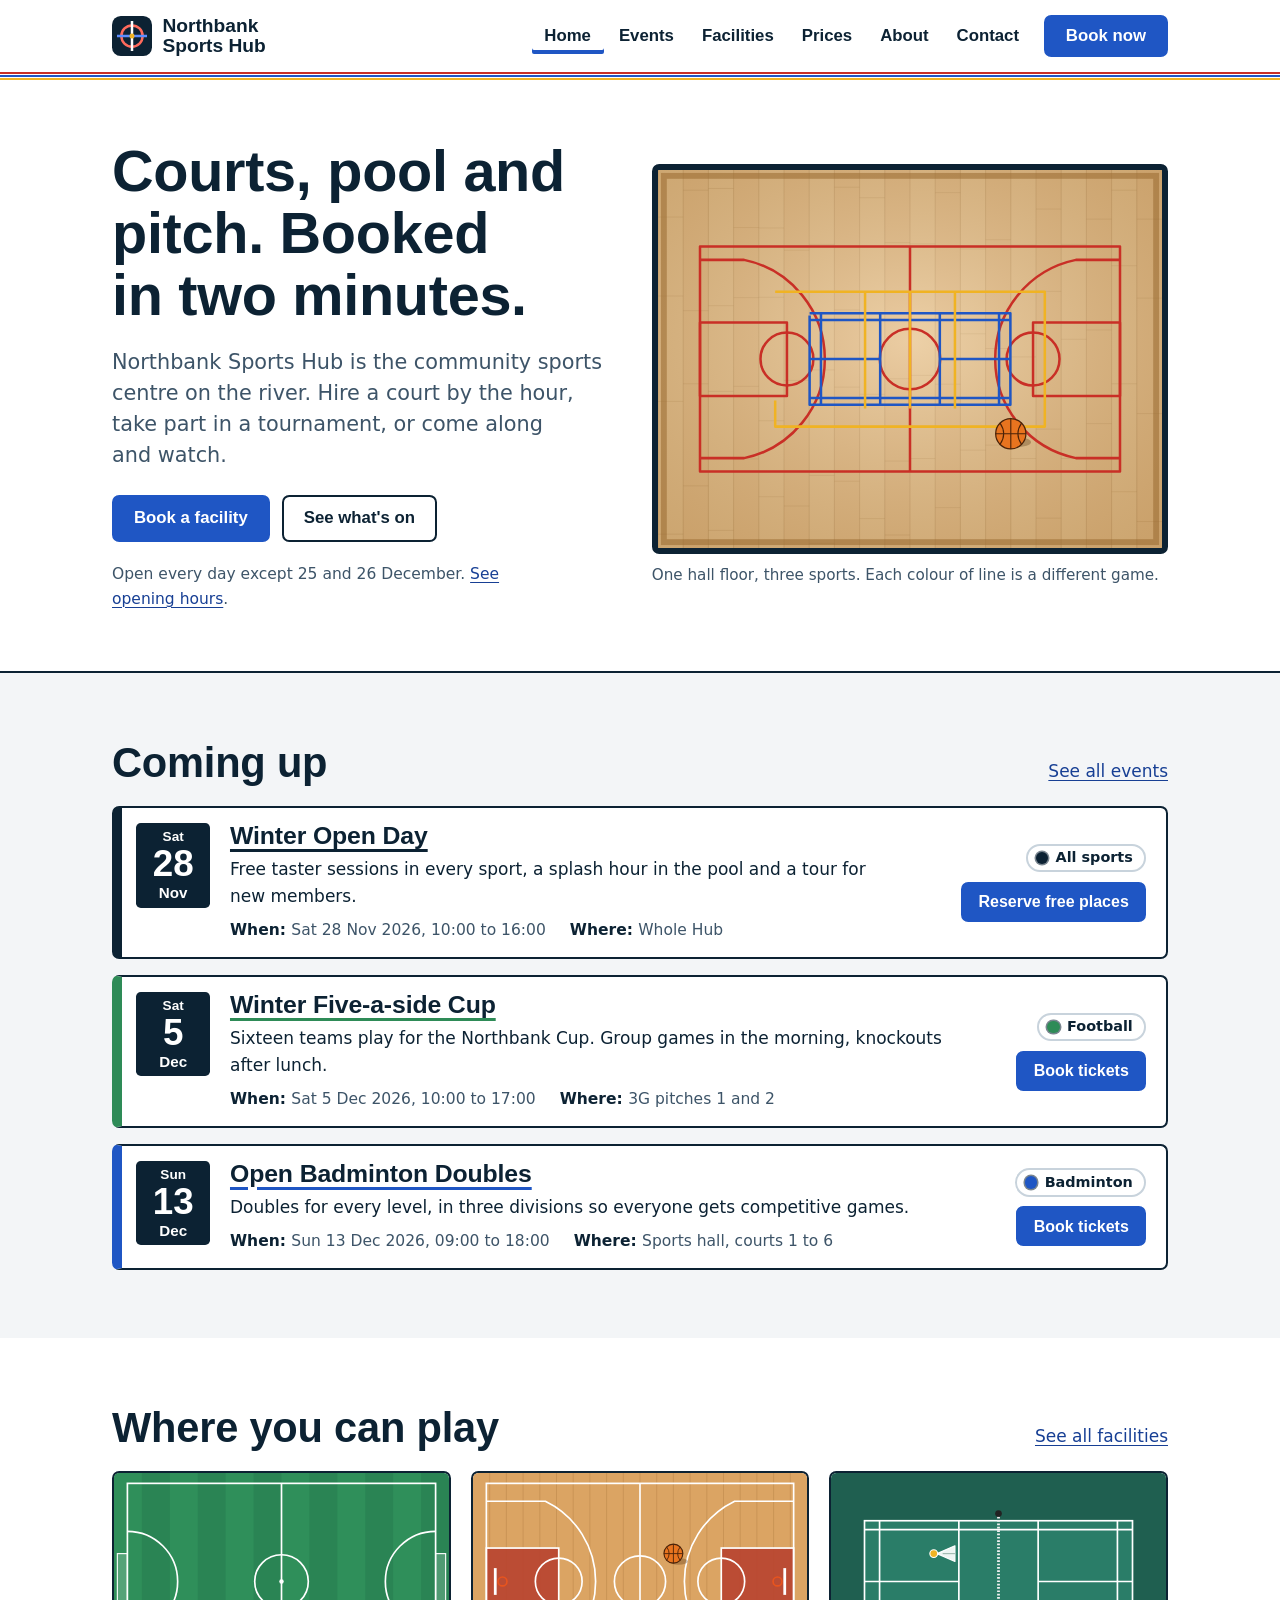
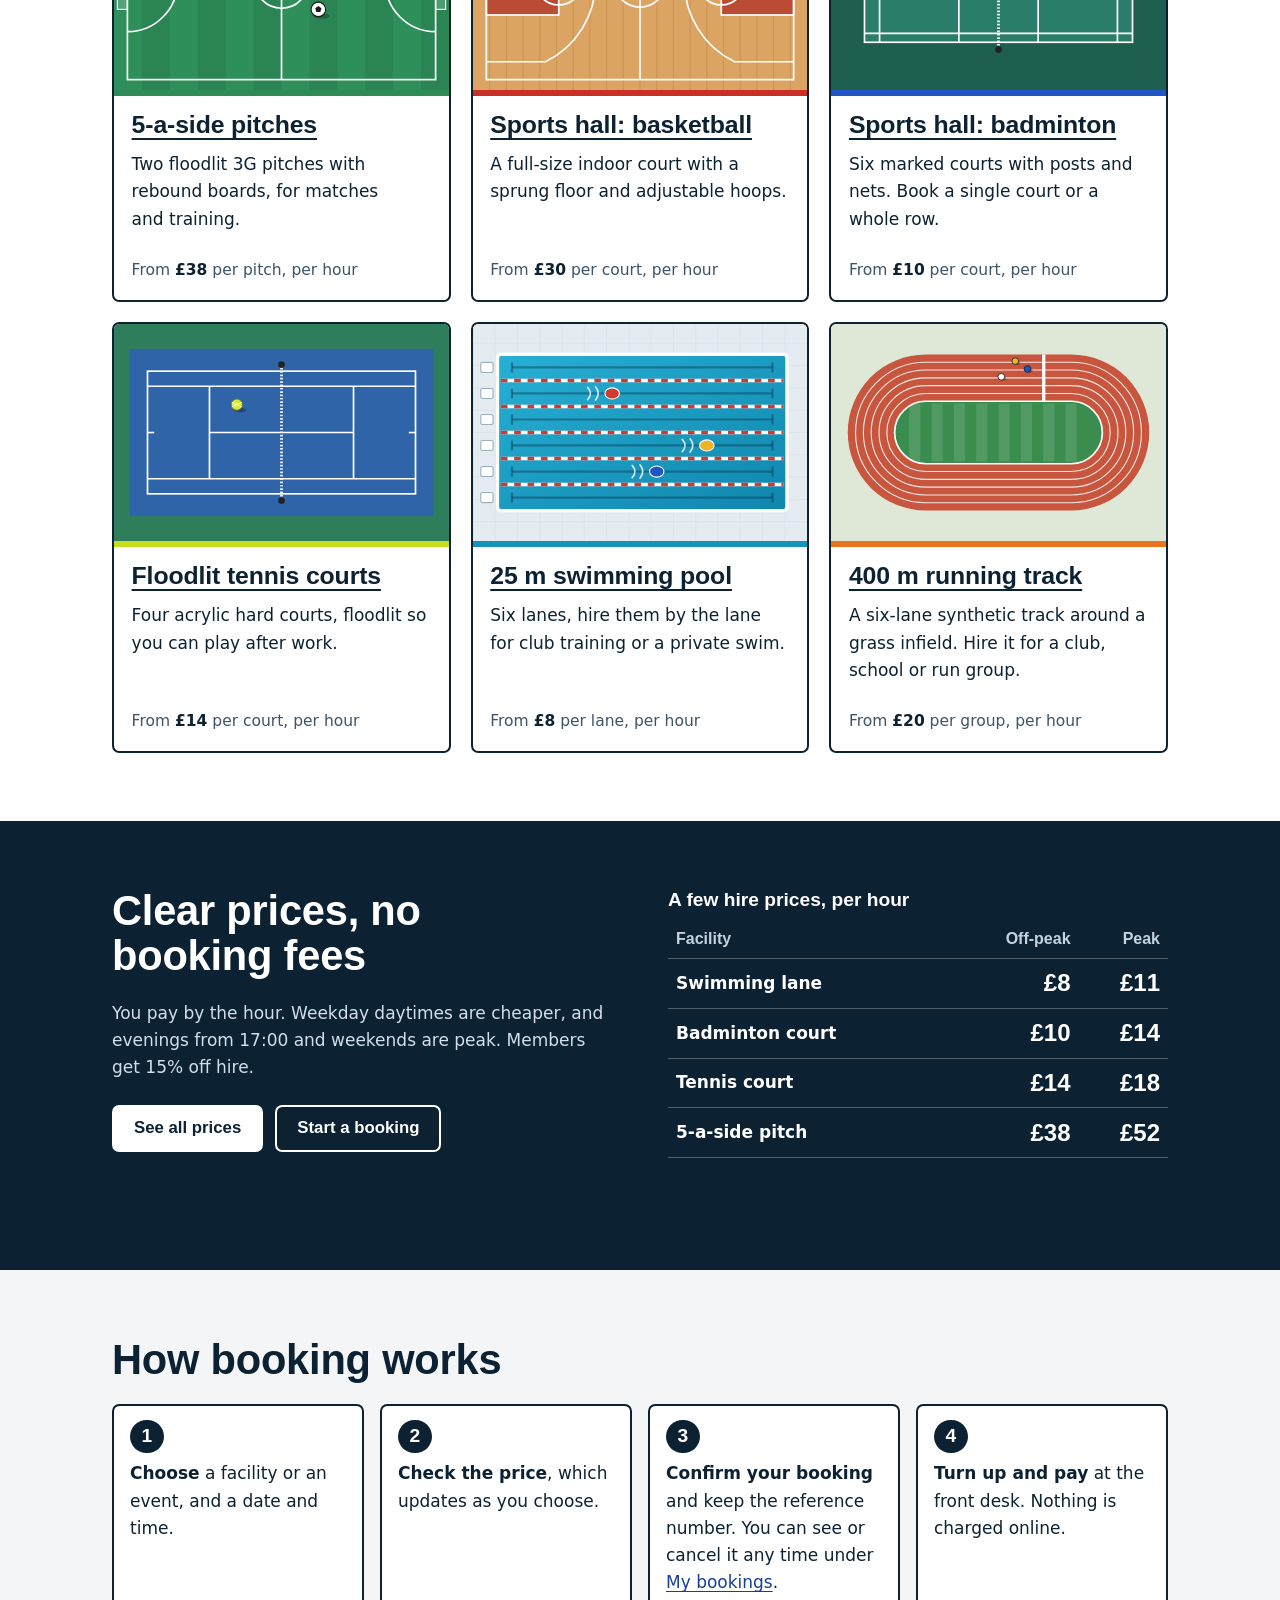
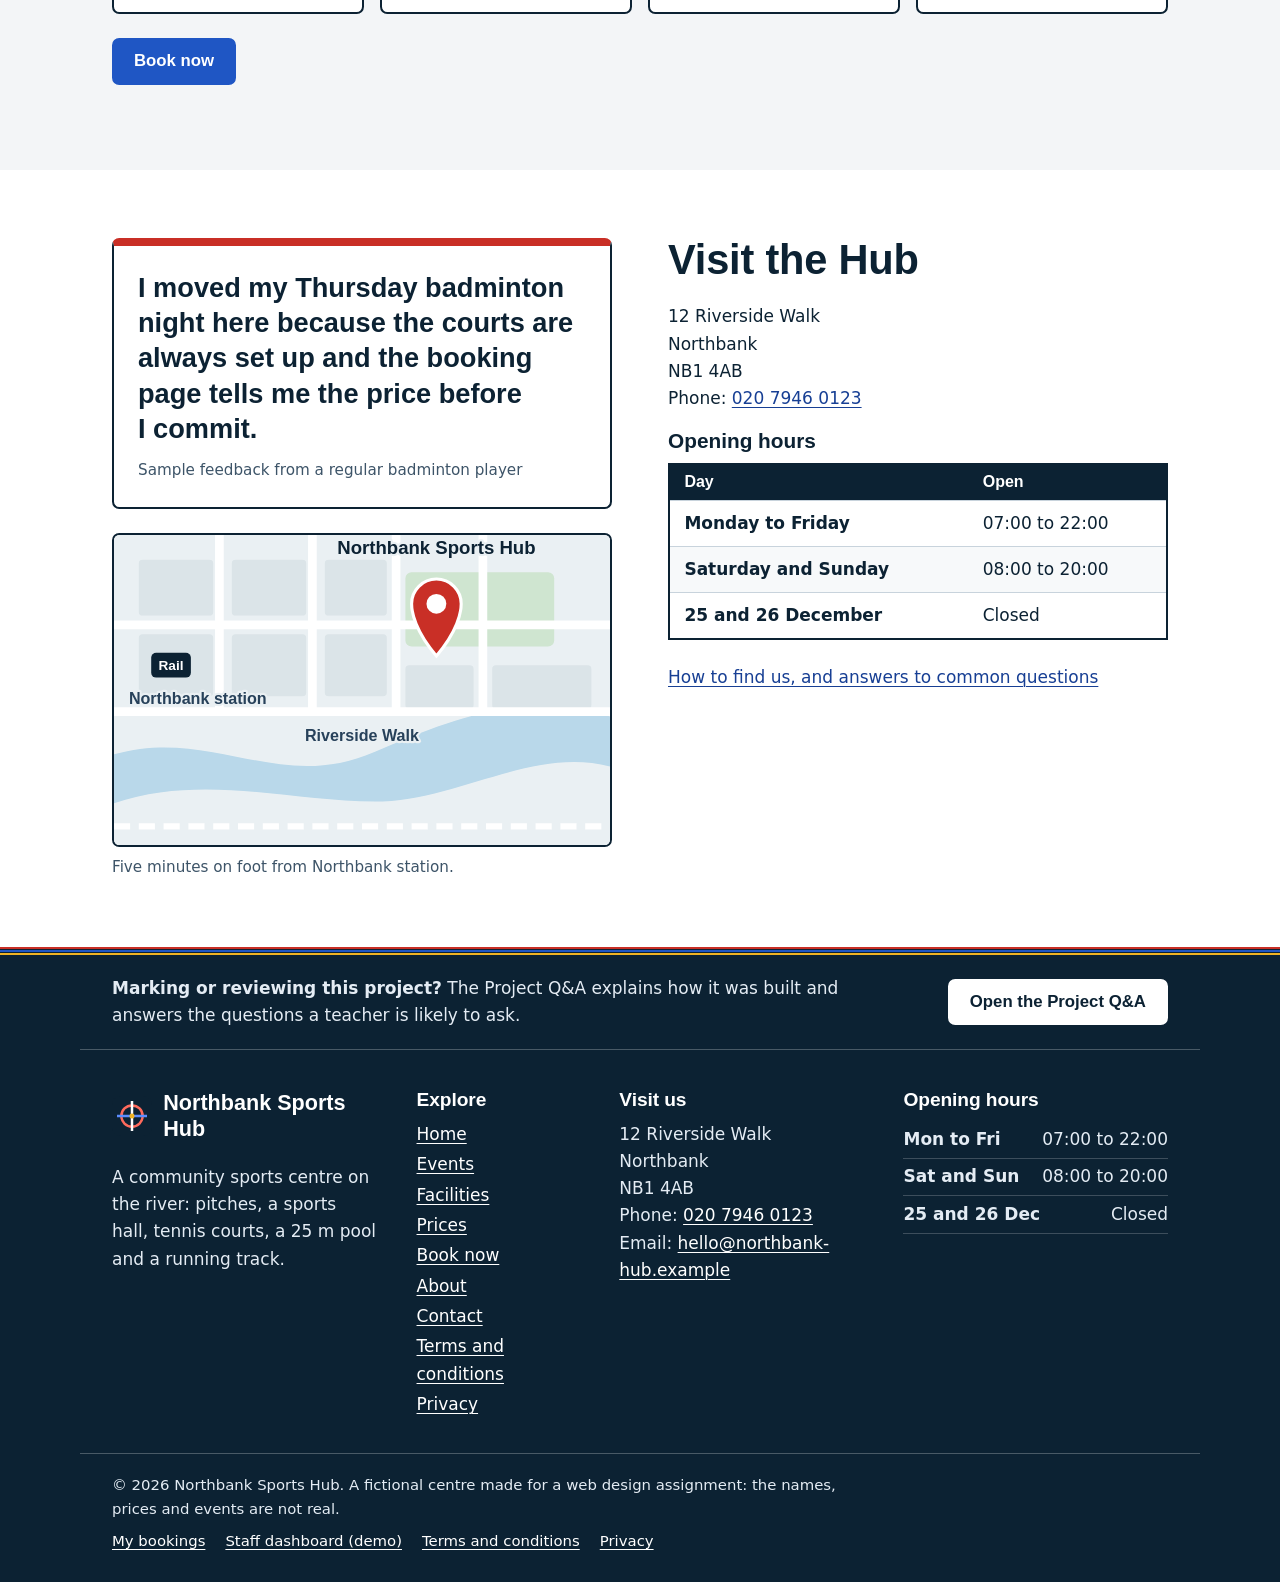
==== commit 22564036: "Add working booking system, My bookings, staff dashboard and project Q&A" ====
--- a/index.html
+++ b/index.html
@@ -198,7 +198,7 @@
     <ol class="how">
       <li><strong>Choose</strong> a facility or an event, and a date and time.</li>
       <li><strong>Check the price</strong>, which updates as you choose.</li>
-      <li><strong>Review your booking</strong> and keep the reference number.</li>
+      <li><strong>Confirm your booking</strong> and keep the reference number. You can see or cancel it any time under <a href="my-bookings.html">My bookings</a>.</li>
       <li><strong>Turn up and pay</strong> at the front desk. Nothing is charged online.</li>
     </ol>
     <p><a class="btn btn-primary" href="booking.html">Book now</a></p>
@@ -240,6 +240,10 @@
 
 </main>
 <footer class="site-footer on-ink">
+  <div class="wrap footer-qa">
+    <p><strong>Marking or reviewing this project?</strong> The Project Q&amp;A explains how it was built and answers the questions a teacher is likely to ask.</p>
+    <a class="btn btn-primary" href="qa.html">Open the Project Q&amp;A</a>
+  </div>
   <div class="wrap footer-grid">
     <div class="footer-about">
       <p class="footer-brand"><img src="assets/img/logo.svg" width="40" height="40" alt=""> Northbank Sports Hub</p>
@@ -276,6 +280,8 @@
   <div class="wrap footer-base">
     <p>&copy; <span data-year>2026</span> Northbank Sports Hub. A fictional centre made for a web design assignment: the names, prices and events are not real.</p>
     <ul>
+      <li><a href="my-bookings.html">My bookings</a></li>
+      <li><a href="staff.html">Staff dashboard (demo)</a></li>
       <li><a href="terms.html">Terms and conditions</a></li>
       <li><a href="privacy.html">Privacy</a></li>
     </ul>
--- a/assets/css/style.css
+++ b/assets/css/style.css
@@ -540,6 +540,7 @@
     content: attr(data-label);
     display: inline-block;
     min-width: 7rem;
+    margin-right: 0.6rem;
     font-weight: 700;
   }
   table.stack td.num { font-variant-numeric: tabular-nums; }
@@ -579,6 +580,7 @@
 .choice .hint { display: block; }
 .small { font-size: 0.93rem; margin: 0.75rem 0 0; }
 .estimate .small { color: #c5d3e0; }
+.estimate .small a { color: #fff; }
 .mt { margin-top: 2rem; }
 .form-title { margin-top: 2rem; }
 .field-row { display: grid; gap: 0 1rem; grid-template-columns: repeat(auto-fit, minmax(11rem, 1fr)); }
@@ -826,6 +828,144 @@
 /* ---- 404 --------------------------------------------------------------- */
 .notfound img { width: 100%; max-width: 28rem; border: 2px solid var(--ink); border-radius: var(--radius); }
 
+/* ---- Working-site additions: availability, bookings, dashboard, Q&A ----- */
+.js-only { display: none; }
+.js .js-only { display: block; }
+
+code {
+  padding: 0.05em 0.3em;
+  border-radius: 3px;
+  background: #e6edf2;
+  font-family: ui-monospace, SFMono-Regular, Menlo, Consolas, "Liberation Mono", monospace;
+  font-size: 0.9em;
+  overflow-wrap: anywhere;
+}
+
+/* Footer strip that points markers to the Q&A */
+.footer-qa {
+  display: flex;
+  flex-wrap: wrap;
+  align-items: center;
+  justify-content: space-between;
+  gap: 0.75rem 2rem;
+  padding-block: 1.25rem;
+  border-bottom: 1px solid rgba(255, 255, 255, 0.25);
+}
+.footer-qa p { margin: 0; max-width: 46rem; }
+
+/* Live availability message on the booking form */
+.avail {
+  margin: 0 0 1rem;
+  padding: 0.6rem 0.9rem;
+  border-left: 6px solid var(--green);
+  background: #eef8f1;
+  font-weight: 700;
+}
+.avail:empty { display: none; }
+.avail-low { border-color: var(--yellow); background: #fff7e0; }
+.avail-full { border-color: var(--red); background: #fff1f0; }
+
+/* Places left, on the Events page */
+.places { margin: 0.35rem 0 0; font-size: 0.95rem; font-weight: 700; color: var(--ink); }
+.places::before { content: ""; display: inline-block; width: 0.6rem; height: 0.6rem; margin-right: 0.45rem; border-radius: 50%; background: var(--green); }
+.places-low { color: #8c1f17; }
+.places-low::before { background: var(--yellow); }
+.places-full::before { background: var(--red); }
+
+/* Status chips: always a word, never colour alone */
+.status {
+  display: inline-block;
+  padding: 0.1rem 0.65rem;
+  border: 2px solid currentColor;
+  border-radius: 99px;
+  font: 800 0.9rem var(--font-display);
+  white-space: nowrap;
+  vertical-align: middle;
+}
+.status-confirmed { color: #1b6b43; background: #eef8f1; }
+.status-cancelled { color: #a1241b; background: #fff1f0; }
+.status-past { color: var(--ink-soft); background: #eef2f5; }
+
+/* My bookings */
+.bk-search { max-width: 30rem; }
+.booking-list { display: grid; gap: 1rem; margin-bottom: 2rem; }
+.booking-card {
+  padding: 1rem 1.25rem 1.1rem;
+  background: var(--white);
+  border: 2px solid var(--ink);
+  border-left-width: 8px;
+  border-radius: var(--radius);
+}
+.booking-card:focus { outline: 3px solid var(--blue); outline-offset: 3px; }
+.status-border-confirmed { border-left-color: var(--green); }
+.status-border-cancelled { border-left-color: var(--red); }
+.status-border-past { border-left-color: var(--ink-soft); }
+.booking-card-head { display: flex; flex-wrap: wrap; align-items: center; justify-content: space-between; gap: 0.5rem 1rem; }
+.booking-card-head h3 { margin: 0; font-size: 1.35rem; }
+.booking-card .meta { gap: 0.15rem 1.5rem; }
+.booking-note { margin: 0.6rem 0 0; color: var(--ink-soft); }
+.booking-card .btn-row { margin-top: 0.9rem; }
+.cancel-panel {
+  margin-top: 1rem;
+  padding: 0.9rem 1rem;
+  border: 2px solid var(--ink);
+  border-left: 8px solid var(--red);
+  border-radius: var(--radius);
+  background: #fff7f6;
+}
+.cancel-panel p { margin: 0 0 0.5rem; }
+.cancel-panel .btn-row { margin-top: 0.5rem; }
+.btn-danger { background: #a1241b; border-color: #a1241b; color: #fff; }
+.btn-danger:hover { background: #7d1a13; border-color: #7d1a13; }
+.btn:disabled { opacity: 0.6; cursor: not-allowed; }
+.btn:disabled:hover { background: var(--white); color: var(--ink); }
+.btn-row-tight { margin: 0; gap: 0.4rem; }
+.demo-tools { margin-top: 2.5rem; max-width: 42rem; }
+.demo-tools > button { margin-bottom: 1rem; }
+.demo-tools .cancel-panel { margin-bottom: 1rem; }
+
+/* Membership join and form messages */
+.member-number { font: 800 1.5rem var(--font-display); letter-spacing: 0.05em; }
+.form-ok h3 { margin-bottom: 0.4rem; }
+.form-ok > :last-child { margin-bottom: 0; }
+#join { margin-top: 2rem; max-width: 42rem; }
+
+/* Staff dashboard */
+.dash-stats {
+  display: grid;
+  grid-template-columns: repeat(auto-fit, minmax(9.5rem, 1fr));
+  gap: 0.9rem;
+  margin: 0 0 2rem;
+}
+.dash-stats > div { display: flex; flex-direction: column; padding: 0.85rem 1rem; background: var(--white); border: 2px solid var(--ink); border-radius: var(--radius); }
+.dash-stats dd { margin: 0; font: 800 2rem/1 var(--font-display); font-variant-numeric: tabular-nums; }
+.dash-stats dt { order: 2; margin-top: 0.3rem; font-size: 0.95rem; color: var(--ink-soft); }
+.filters { display: grid; gap: 0 1rem; grid-template-columns: repeat(auto-fit, minmax(11rem, 1fr)); max-width: 48rem; }
+.message-list { display: grid; gap: 1rem; margin: 0 0 2rem; padding: 0; list-style: none; }
+.message { margin: 0; padding: 0.9rem 1.1rem 1rem; background: var(--white); border: 2px solid var(--ink); border-left-width: 8px; border-radius: var(--radius); }
+.message-new { border-left-color: var(--blue); }
+.message-head { margin: 0 0 0.15rem; }
+.message-meta { margin: 0 0 0.5rem; font-size: 0.95rem; color: var(--ink-soft); overflow-wrap: anywhere; }
+.message-body { margin: 0 0 0.75rem; white-space: pre-wrap; overflow-wrap: anywhere; }
+#st-bookings td, #st-members td { overflow-wrap: anywhere; }
+#st-bookings th, #st-members th, #st-bookings td.num { white-space: nowrap; overflow-wrap: normal; }
+.dash-section { margin-top: 2.5rem; }
+.cell-sub { font-size: 0.93rem; color: var(--ink-soft); }
+
+/* Project Q&A */
+.qa-top { margin-bottom: 2rem; }
+.qa-bar { display: flex; flex-wrap: wrap; align-items: end; gap: 0.5rem 1.5rem; }
+.qa-search { flex: 1 1 18rem; max-width: 30rem; margin-bottom: 0; }
+.qa-bar .btn-row { margin: 0 0 0.1rem; }
+.qa-count { margin: 0.75rem 0 0; color: var(--ink-soft); }
+.qa-group { margin-top: 3rem; }
+.qa-group > h2 { margin-bottom: 0.3rem; }
+.qa-group-intro { margin: 0 0 1rem; color: var(--ink-soft); }
+.qa-item:target { outline: 3px solid var(--blue); outline-offset: 3px; }
+.qa-answer { max-width: 52rem; padding-top: 0.8rem; }
+.qa-answer > :last-child { margin-bottom: 0; }
+.qa-answer .table-wrap { margin-top: 0.25rem; }
+
 /* ---- Print ------------------------------------------------------------- */
 @media print {
   .site-header, .site-footer, .skip, .btn-row, .no-print { display: none !important; }
